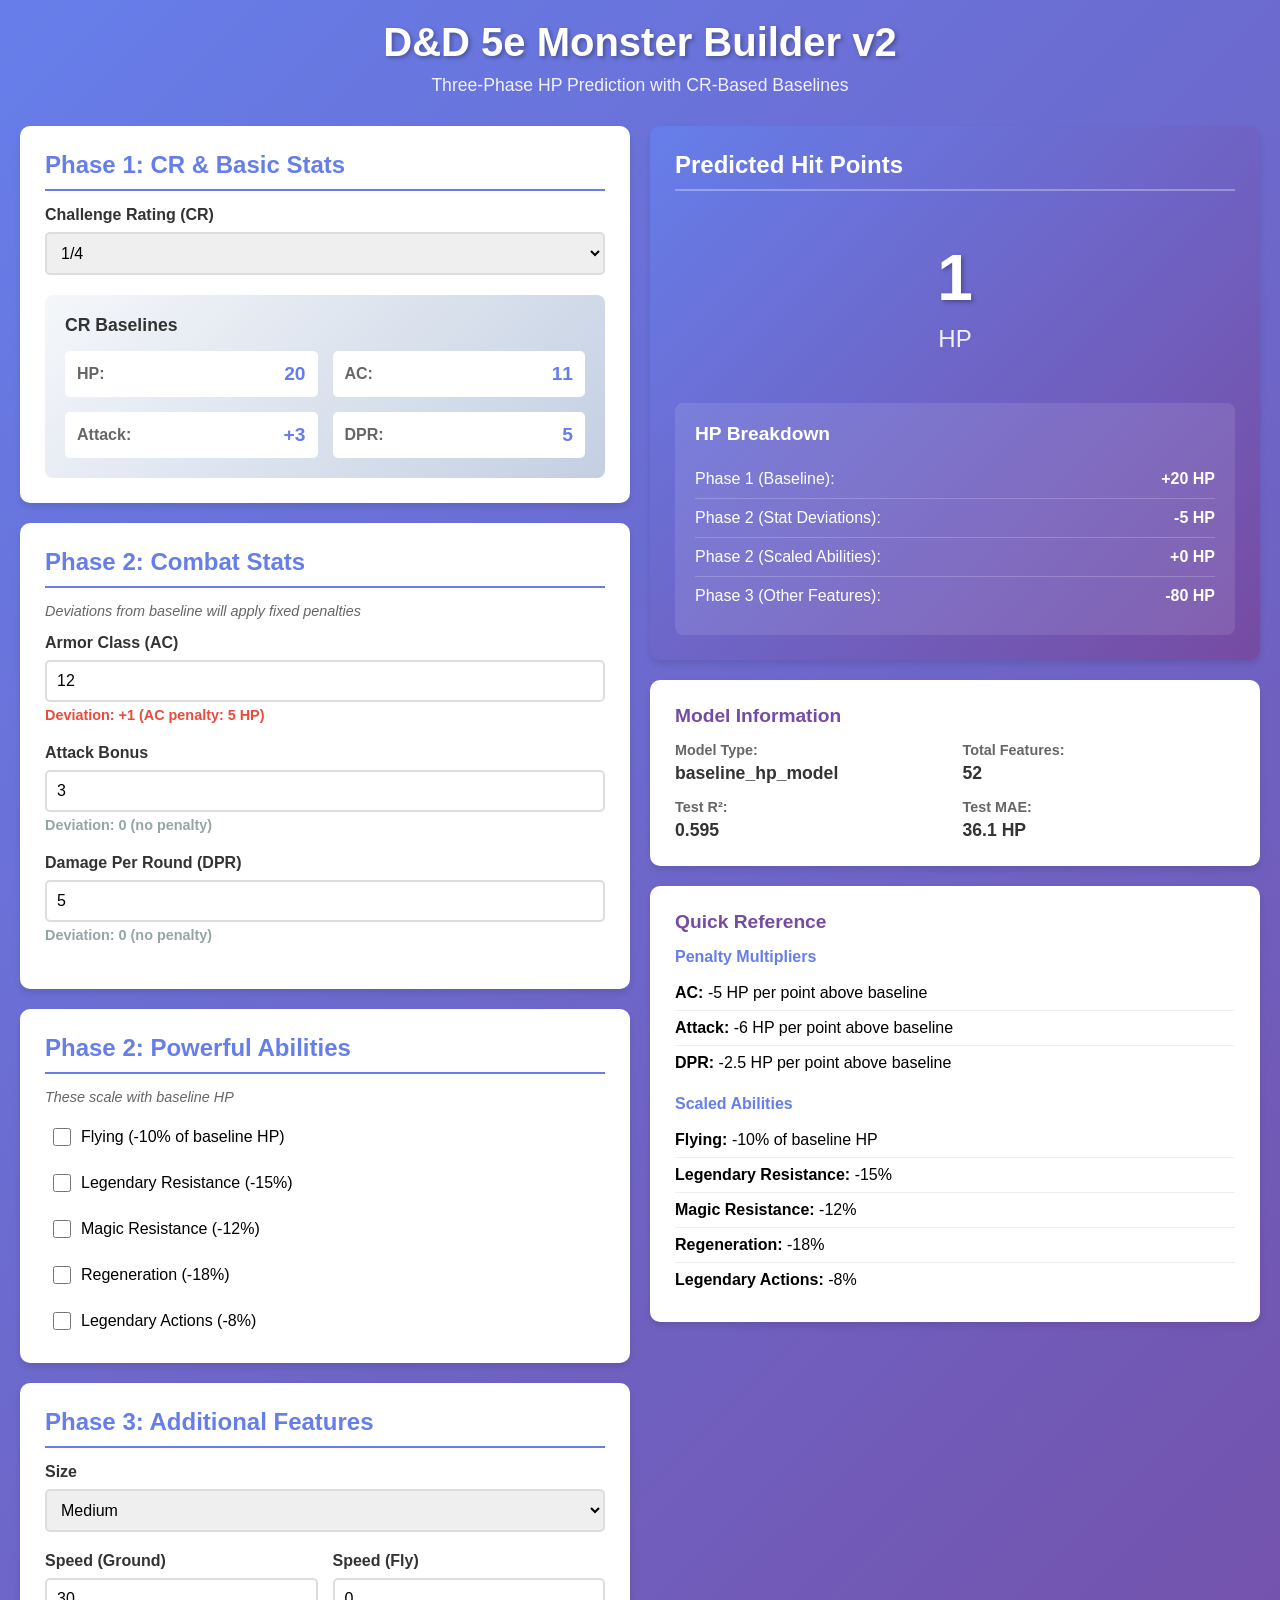
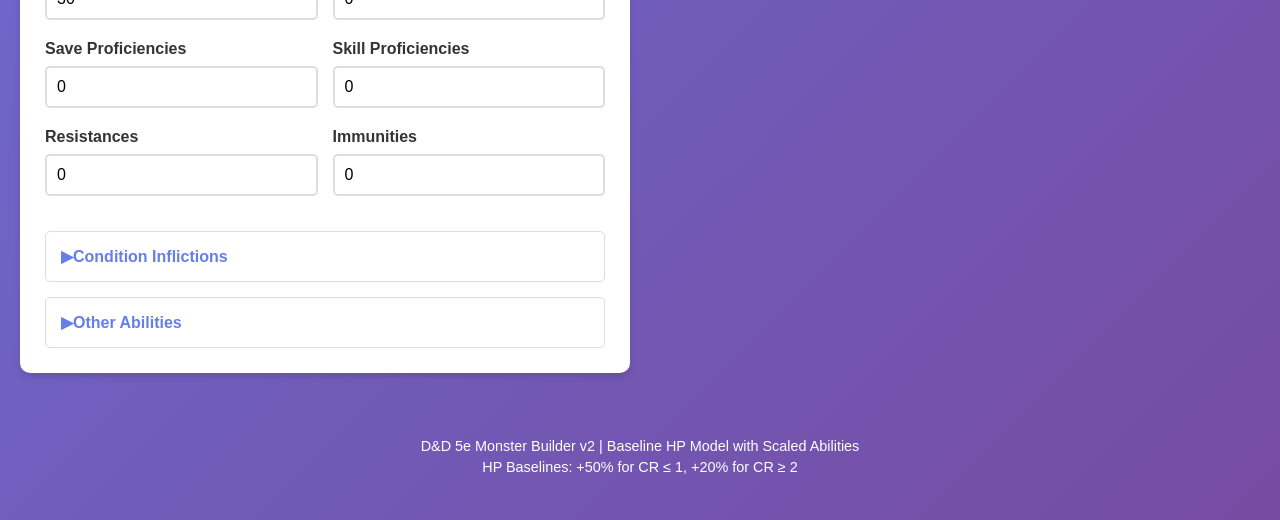
==== monster-builder-v2/index.html @ 1ec1efb8 "new baseline hp model" ====
<!DOCTYPE html>
<html lang="en">
<head>
    <meta charset="UTF-8">
    <meta name="viewport" content="width=device-width, initial-scale=1.0">
    <title>D&D 5e Monster Builder v2</title>
    <link rel="stylesheet" href="styles.css">
</head>
<body>
    <div class="container">
        <header>
            <h1>D&D 5e Monster Builder v2</h1>
            <p class="subtitle">Three-Phase HP Prediction with CR-Based Baselines</p>
        </header>

        <div id="loadingIndicator" style="display: block; text-align: center; padding: 40px; background: linear-gradient(135deg, #667eea 0%, #764ba2 100%); border-radius: 10px; margin-bottom: 20px;">
            <div style="font-size: 20px; color: white; font-weight: bold;">⚙️ Loading Model...</div>
            <div style="font-size: 14px; color: rgba(255,255,255,0.8); margin-top: 10px;">Please wait while the HP prediction model loads</div>
        </div>

        <div class="content-grid">
            <!-- Left Column: Inputs -->
            <div class="input-section">
                <div class="card">
                    <h2>Phase 1: CR & Basic Stats</h2>

                    <div class="form-group">
                        <label for="cr">Challenge Rating (CR)</label>
                        <select id="cr">
                            <option value="0">0</option>
                            <option value="0.125">1/8</option>
                            <option value="0.25" selected>1/4</option>
                            <option value="0.5">1/2</option>
                            <option value="1">1</option>
                            <option value="2">2</option>
                            <option value="3">3</option>
                            <option value="4">4</option>
                            <option value="5">5</option>
                            <option value="6">6</option>
                            <option value="7">7</option>
                            <option value="8">8</option>
                            <option value="9">9</option>
                            <option value="10">10</option>
                            <option value="11">11</option>
                            <option value="12">12</option>
                            <option value="13">13</option>
                            <option value="14">14</option>
                            <option value="15">15</option>
                            <option value="16">16</option>
                            <option value="17">17</option>
                            <option value="18">18</option>
                            <option value="19">19</option>
                            <option value="20">20</option>
                            <option value="21">21</option>
                            <option value="22">22</option>
                            <option value="23">23</option>
                            <option value="24">24</option>
                            <option value="25">25</option>
                            <option value="26">26</option>
                            <option value="27">27</option>
                            <option value="28">28</option>
                            <option value="29">29</option>
                            <option value="30">30</option>
                        </select>
                    </div>

                    <div class="baseline-display" id="baselineDisplay">
                        <h3>CR Baselines</h3>
                        <div class="baseline-grid">
                            <div class="baseline-item">
                                <span class="baseline-label">HP:</span>
                                <span id="baselineHP">-</span>
                            </div>
                            <div class="baseline-item">
                                <span class="baseline-label">AC:</span>
                                <span id="baselineAC">-</span>
                            </div>
                            <div class="baseline-item">
                                <span class="baseline-label">Attack:</span>
                                <span id="baselineAttack">-</span>
                            </div>
                            <div class="baseline-item">
                                <span class="baseline-label">DPR:</span>
                                <span id="baselineDPR">-</span>
                            </div>
                        </div>
                    </div>
                </div>

                <div class="card">
                    <h2>Phase 2: Combat Stats</h2>
                    <p class="section-note">Deviations from baseline will apply fixed penalties</p>

                    <div class="form-group">
                        <label for="ac">Armor Class (AC)</label>
                        <input type="number" id="ac" value="12" min="1" max="30">
                        <span class="deviation" id="acDeviation"></span>
                    </div>

                    <div class="form-group">
                        <label for="attack">Attack Bonus</label>
                        <input type="number" id="attack" value="3" min="0" max="20">
                        <span class="deviation" id="attackDeviation"></span>
                    </div>

                    <div class="form-group">
                        <label for="dpr">Damage Per Round (DPR)</label>
                        <input type="number" id="dpr" value="5" min="0" max="200" step="0.5">
                        <span class="deviation" id="dprDeviation"></span>
                    </div>
                </div>

                <div class="card">
                    <h2>Phase 2: Powerful Abilities</h2>
                    <p class="section-note">These scale with baseline HP</p>

                    <div class="checkbox-group">
                        <label class="checkbox-label">
                            <input type="checkbox" id="hasFlying">
                            <span>Flying (-10% of baseline HP)</span>
                        </label>
                        <label class="checkbox-label">
                            <input type="checkbox" id="hasLegendaryResistance">
                            <span>Legendary Resistance (-15%)</span>
                        </label>
                        <label class="checkbox-label">
                            <input type="checkbox" id="hasMagicResistance">
                            <span>Magic Resistance (-12%)</span>
                        </label>
                        <label class="checkbox-label">
                            <input type="checkbox" id="hasRegeneration">
                            <span>Regeneration (-18%)</span>
                        </label>
                        <label class="checkbox-label">
                            <input type="checkbox" id="hasLegendaryActions">
                            <span>Legendary Actions (-8%)</span>
                        </label>
                    </div>
                </div>

                <div class="card">
                    <h2>Phase 3: Additional Features</h2>

                    <div class="form-group">
                        <label for="size">Size</label>
                        <select id="size">
                            <option value="0">Tiny</option>
                            <option value="1">Small</option>
                            <option value="2" selected>Medium</option>
                            <option value="3">Large</option>
                            <option value="4">Huge</option>
                            <option value="5">Gargantuan</option>
                        </select>
                    </div>

                    <div class="form-row">
                        <div class="form-group">
                            <label for="speedGround">Speed (Ground)</label>
                            <input type="number" id="speedGround" value="30" min="0" max="120" step="5">
                        </div>
                        <div class="form-group">
                            <label for="speedFly">Speed (Fly)</label>
                            <input type="number" id="speedFly" value="0" min="0" max="120" step="5">
                        </div>
                    </div>

                    <div class="form-row">
                        <div class="form-group">
                            <label for="saveProficiencies">Save Proficiencies</label>
                            <input type="number" id="saveProficiencies" value="0" min="0" max="6">
                        </div>
                        <div class="form-group">
                            <label for="skillProficiencies">Skill Proficiencies</label>
                            <input type="number" id="skillProficiencies" value="0" min="0" max="18">
                        </div>
                    </div>

                    <div class="form-row">
                        <div class="form-group">
                            <label for="resistances">Resistances</label>
                            <input type="number" id="resistances" value="0" min="0" max="13">
                        </div>
                        <div class="form-group">
                            <label for="immunities">Immunities</label>
                            <input type="number" id="immunities" value="0" min="0" max="13">
                        </div>
                    </div>

                    <details class="expandable-section">
                        <summary>Condition Inflictions</summary>
                        <div class="checkbox-grid">
                            <label class="checkbox-label"><input type="checkbox" id="inflictsPoisoned"> Poisoned</label>
                            <label class="checkbox-label"><input type="checkbox" id="inflictsBlinded"> Blinded</label>
                            <label class="checkbox-label"><input type="checkbox" id="inflictsCharmed"> Charmed</label>
                            <label class="checkbox-label"><input type="checkbox" id="inflictsDeafened"> Deafened</label>
                            <label class="checkbox-label"><input type="checkbox" id="inflictsFrightened"> Frightened</label>
                            <label class="checkbox-label"><input type="checkbox" id="inflictsIncapacitated"> Incapacitated</label>
                            <label class="checkbox-label"><input type="checkbox" id="inflictsParalyzed"> Paralyzed</label>
                            <label class="checkbox-label"><input type="checkbox" id="inflictsPetrified"> Petrified</label>
                            <label class="checkbox-label"><input type="checkbox" id="inflictsProne"> Prone</label>
                            <label class="checkbox-label"><input type="checkbox" id="inflictsRestrained"> Restrained</label>
                            <label class="checkbox-label"><input type="checkbox" id="inflictsStunned"> Stunned</label>
                        </div>
                    </details>

                    <details class="expandable-section">
                        <summary>Other Abilities</summary>
                        <div class="checkbox-group">
                            <label class="checkbox-label"><input type="checkbox" id="hasMultiattack"> Multiattack</label>
                            <label class="checkbox-label"><input type="checkbox" id="hasGrapple"> Grapple</label>
                            <label class="checkbox-label"><input type="checkbox" id="hasSpellcasting"> Spellcasting</label>
                            <label class="checkbox-label"><input type="checkbox" id="hasDarkvision"> Darkvision</label>
                            <label class="checkbox-label"><input type="checkbox" id="hasBlindsight"> Blindsight</label>
                            <label class="checkbox-label"><input type="checkbox" id="hasTruesight"> Truesight</label>
                        </div>
                    </details>
                </div>
            </div>

            <!-- Right Column: Results -->
            <div class="results-section">
                <div class="card hp-result">
                    <h2>Predicted Hit Points</h2>
                    <div class="hp-display" id="hpDisplay">
                        <div class="hp-value" id="hpValue">--</div>
                        <div class="hp-label">HP</div>
                    </div>

                    <div class="breakdown">
                        <h3>HP Breakdown</h3>
                        <div class="breakdown-item">
                            <span>Phase 1 (Baseline):</span>
                            <span id="phase1Value">--</span>
                        </div>
                        <div class="breakdown-item">
                            <span>Phase 2 (Stat Deviations):</span>
                            <span id="phase2StatValue">--</span>
                        </div>
                        <div class="breakdown-item">
                            <span>Phase 2 (Scaled Abilities):</span>
                            <span id="phase2AbilityValue">--</span>
                        </div>
                        <div class="breakdown-item">
                            <span>Phase 3 (Other Features):</span>
                            <span id="phase3Value">--</span>
                        </div>
                    </div>
                </div>

                <div class="card">
                    <h3>Model Information</h3>
                    <div class="info-grid">
                        <div class="info-item">
                            <span class="info-label">Model Type:</span>
                            <span id="modelType">--</span>
                        </div>
                        <div class="info-item">
                            <span class="info-label">Total Features:</span>
                            <span id="featureCount">--</span>
                        </div>
                        <div class="info-item">
                            <span class="info-label">Test R²:</span>
                            <span>0.595</span>
                        </div>
                        <div class="info-item">
                            <span class="info-label">Test MAE:</span>
                            <span>36.1 HP</span>
                        </div>
                    </div>
                </div>

                <div class="card">
                    <h3>Quick Reference</h3>
                    <div class="reference-section">
                        <h4>Penalty Multipliers</h4>
                        <ul class="reference-list">
                            <li><strong>AC:</strong> -5 HP per point above baseline</li>
                            <li><strong>Attack:</strong> -6 HP per point above baseline</li>
                            <li><strong>DPR:</strong> -2.5 HP per point above baseline</li>
                        </ul>

                        <h4>Scaled Abilities</h4>
                        <ul class="reference-list">
                            <li><strong>Flying:</strong> -10% of baseline HP</li>
                            <li><strong>Legendary Resistance:</strong> -15%</li>
                            <li><strong>Magic Resistance:</strong> -12%</li>
                            <li><strong>Regeneration:</strong> -18%</li>
                            <li><strong>Legendary Actions:</strong> -8%</li>
                        </ul>
                    </div>
                </div>
            </div>
        </div>

        <footer>
            <p>D&D 5e Monster Builder v2 | Baseline HP Model with Scaled Abilities</p>
            <p>HP Baselines: +50% for CR ≤ 1, +20% for CR ≥ 2</p>
        </footer>
    </div>

    <script src="app.js"></script>
</body>
</html>
---- monster-builder-v2/styles.css ----
* {
    margin: 0;
    padding: 0;
    box-sizing: border-box;
}

body {
    font-family: 'Segoe UI', Tahoma, Geneva, Verdana, sans-serif;
    background: linear-gradient(135deg, #667eea 0%, #764ba2 100%);
    min-height: 100vh;
    padding: 20px;
}

.container {
    max-width: 1400px;
    margin: 0 auto;
}

header {
    text-align: center;
    color: white;
    margin-bottom: 30px;
}

header h1 {
    font-size: 2.5rem;
    margin-bottom: 10px;
    text-shadow: 2px 2px 4px rgba(0,0,0,0.3);
}

.subtitle {
    font-size: 1.1rem;
    opacity: 0.9;
}

.content-grid {
    display: grid;
    grid-template-columns: 1fr 1fr;
    gap: 20px;
    margin-bottom: 20px;
}

@media (max-width: 1024px) {
    .content-grid {
        grid-template-columns: 1fr;
    }
}

.card {
    background: white;
    border-radius: 10px;
    padding: 25px;
    box-shadow: 0 4px 6px rgba(0, 0, 0, 0.1);
    margin-bottom: 20px;
}

.card h2 {
    color: #667eea;
    margin-bottom: 15px;
    font-size: 1.5rem;
    border-bottom: 2px solid #667eea;
    padding-bottom: 10px;
}

.card h3 {
    color: #764ba2;
    margin-bottom: 15px;
    font-size: 1.2rem;
}

.section-note {
    font-size: 0.9rem;
    color: #666;
    font-style: italic;
    margin-bottom: 15px;
}

.form-group {
    margin-bottom: 20px;
}

.form-group label {
    display: block;
    margin-bottom: 8px;
    color: #333;
    font-weight: 600;
}

.form-group input,
.form-group select {
    width: 100%;
    padding: 10px;
    border: 2px solid #ddd;
    border-radius: 5px;
    font-size: 1rem;
    transition: border-color 0.3s;
}

.form-group input:focus,
.form-group select:focus {
    outline: none;
    border-color: #667eea;
}

.form-row {
    display: grid;
    grid-template-columns: 1fr 1fr;
    gap: 15px;
}

.baseline-display {
    background: linear-gradient(135deg, #f5f7fa 0%, #c3cfe2 100%);
    padding: 20px;
    border-radius: 8px;
    margin-top: 20px;
}

.baseline-display h3 {
    color: #333;
    margin-bottom: 15px;
    font-size: 1.1rem;
}

.baseline-grid {
    display: grid;
    grid-template-columns: repeat(2, 1fr);
    gap: 15px;
}

.baseline-item {
    background: white;
    padding: 12px;
    border-radius: 5px;
    display: flex;
    justify-content: space-between;
    align-items: center;
}

.baseline-label {
    font-weight: 600;
    color: #666;
}

.baseline-item span:last-child {
    font-size: 1.2rem;
    font-weight: bold;
    color: #667eea;
}

.deviation {
    display: inline-block;
    margin-top: 5px;
    font-size: 0.9rem;
    font-weight: 600;
}

.deviation.positive {
    color: #e74c3c;
}

.deviation.negative {
    color: #27ae60;
}

.deviation.neutral {
    color: #95a5a6;
}

.checkbox-group {
    display: flex;
    flex-direction: column;
    gap: 12px;
}

.checkbox-grid {
    display: grid;
    grid-template-columns: repeat(2, 1fr);
    gap: 12px;
}

.checkbox-label {
    display: flex;
    align-items: center;
    gap: 10px;
    cursor: pointer;
    padding: 8px;
    border-radius: 5px;
    transition: background-color 0.2s;
}

.checkbox-label:hover {
    background-color: #f5f7fa;
}

.checkbox-label input[type="checkbox"] {
    width: 18px;
    height: 18px;
    cursor: pointer;
}

.expandable-section {
    margin-top: 15px;
    border: 1px solid #ddd;
    border-radius: 5px;
    padding: 15px;
}

.expandable-section summary {
    cursor: pointer;
    font-weight: 600;
    color: #667eea;
    list-style: none;
    user-select: none;
}

.expandable-section summary::-webkit-details-marker {
    display: none;
}

.expandable-section summary::before {
    content: "▶ ";
    display: inline-block;
    transition: transform 0.3s;
}

.expandable-section[open] summary::before {
    transform: rotate(90deg);
}

.expandable-section > *:not(summary) {
    margin-top: 15px;
}

.hp-result {
    background: linear-gradient(135deg, #667eea 0%, #764ba2 100%);
    color: white;
}

.hp-result h2 {
    color: white;
    border-bottom-color: rgba(255,255,255,0.3);
}

.hp-display {
    text-align: center;
    padding: 30px;
    margin: 20px 0;
}

.hp-value {
    font-size: 4rem;
    font-weight: bold;
    text-shadow: 2px 2px 4px rgba(0,0,0,0.3);
}

.hp-label {
    font-size: 1.5rem;
    opacity: 0.9;
    margin-top: 10px;
}

.breakdown {
    background: rgba(255,255,255,0.1);
    padding: 20px;
    border-radius: 8px;
    margin-top: 20px;
}

.breakdown h3 {
    color: white;
    margin-bottom: 15px;
}

.breakdown-item {
    display: flex;
    justify-content: space-between;
    padding: 10px 0;
    border-bottom: 1px solid rgba(255,255,255,0.2);
}

.breakdown-item:last-child {
    border-bottom: none;
}

.breakdown-item span:last-child {
    font-weight: bold;
}

.info-grid {
    display: grid;
    grid-template-columns: repeat(2, 1fr);
    gap: 15px;
}

.info-item {
    display: flex;
    flex-direction: column;
    gap: 5px;
}

.info-label {
    font-size: 0.9rem;
    color: #666;
    font-weight: 600;
}

.info-item span:last-child {
    font-size: 1.1rem;
    color: #333;
    font-weight: bold;
}

.reference-section h4 {
    color: #667eea;
    margin-top: 15px;
    margin-bottom: 10px;
}

.reference-list {
    list-style: none;
    padding-left: 0;
}

.reference-list li {
    padding: 8px 0;
    border-bottom: 1px solid #eee;
}

.reference-list li:last-child {
    border-bottom: none;
}

footer {
    text-align: center;
    color: white;
    padding: 20px;
    font-size: 0.9rem;
}

footer p {
    margin: 5px 0;
}

/* Loading indicator */
#loadingIndicator {
    animation: pulse 2s ease-in-out infinite;
}

@keyframes pulse {
    0%, 100% { opacity: 1; }
    50% { opacity: 0.8; }
}

/* Utility classes */
.text-success {
    color: #27ae60;
}

.text-danger {
    color: #e74c3c;
}

.text-warning {
    color: #f39c12;
}

.text-muted {
    color: #95a5a6;
}
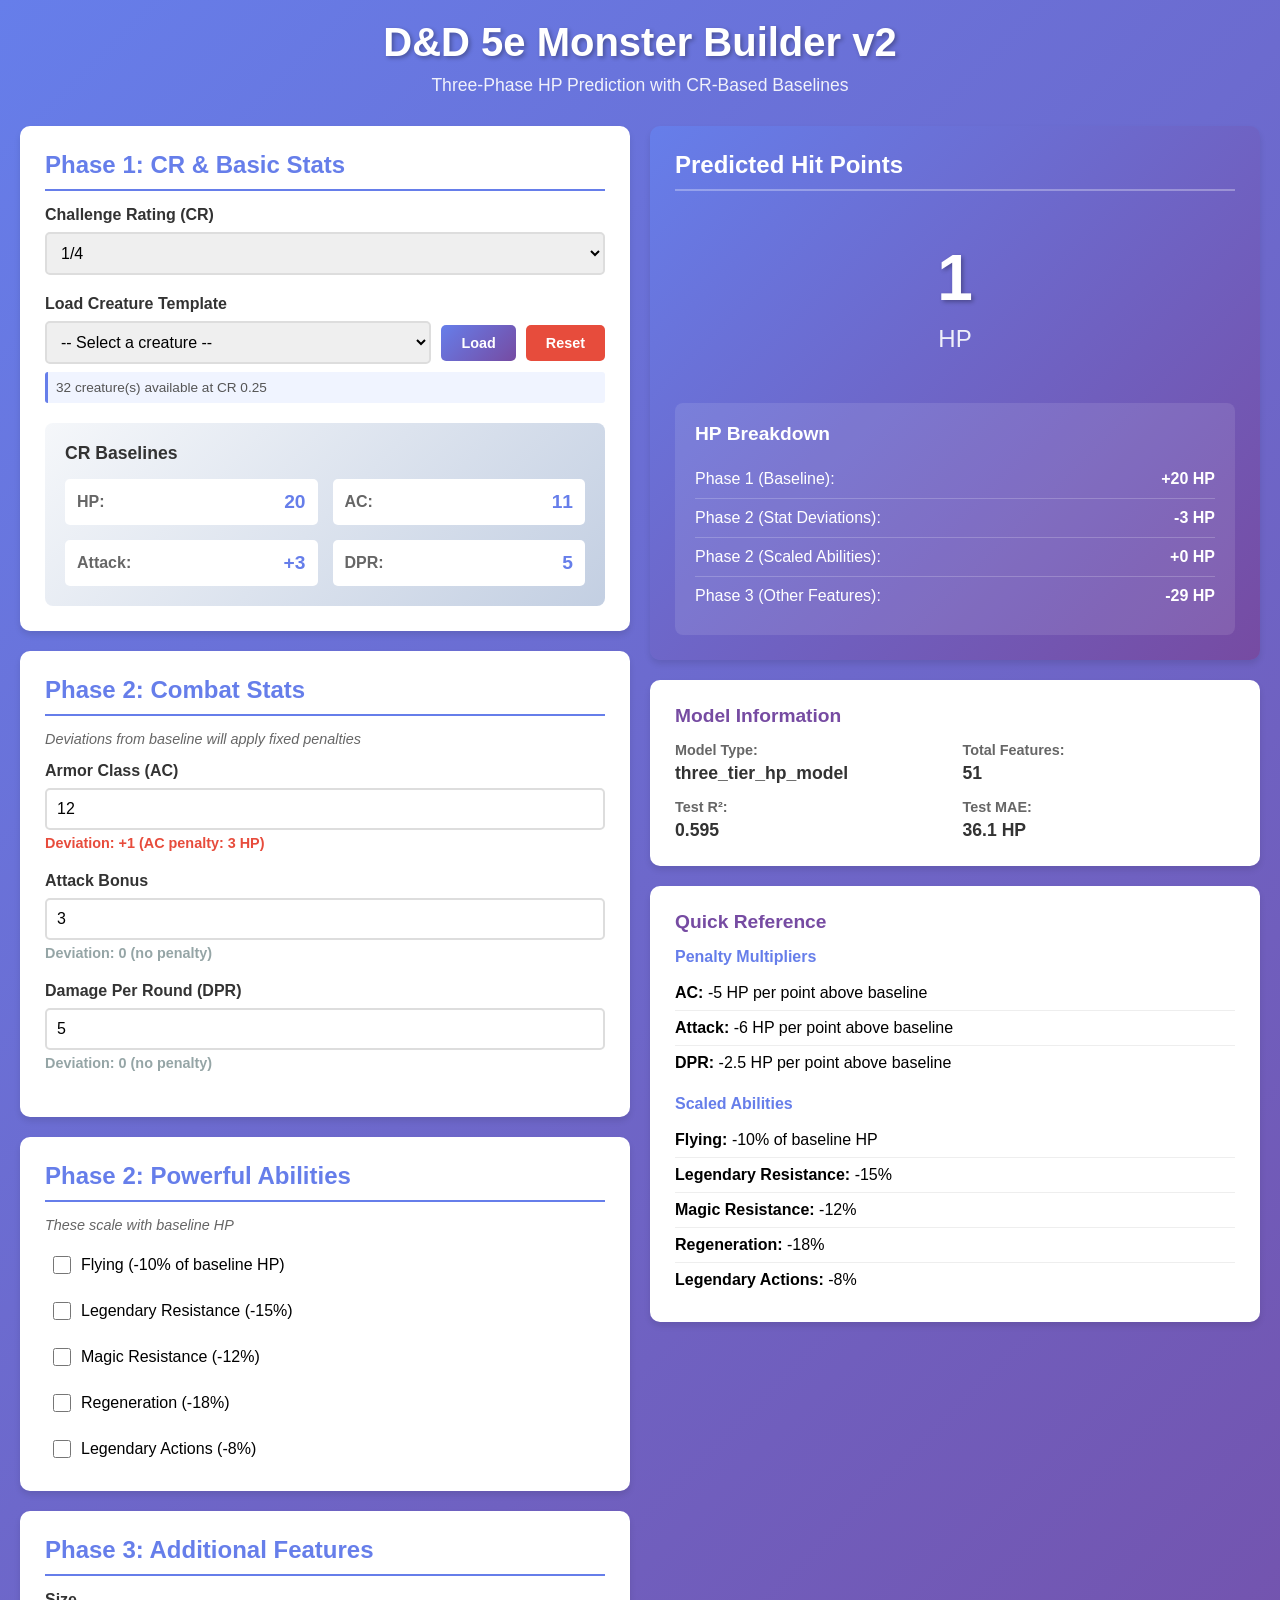
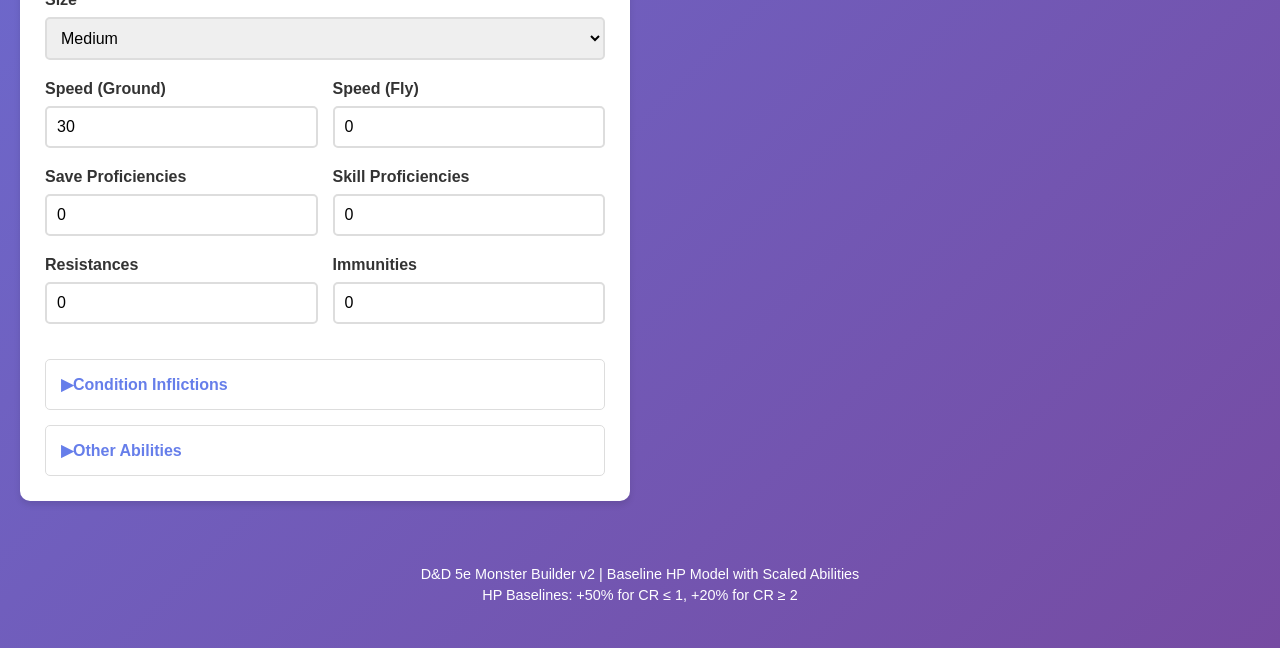
==== commit f31c1fd9: "prepopulate creatures" ====
--- a/monster-builder-v2/index.html
+++ b/monster-builder-v2/index.html
@@ -64,6 +64,18 @@
                         </select>
                     </div>
 
+                    <div class="form-group">
+                        <label for="creatureSelect">Load Creature Template</label>
+                        <div class="creature-selector-row">
+                            <select id="creatureSelect">
+                                <option value="">-- Select a creature --</option>
+                            </select>
+                            <button id="loadCreatureBtn" class="load-btn">Load</button>
+                            <button id="resetBtn" class="reset-btn">Reset</button>
+                        </div>
+                        <div id="creatureInfo" class="creature-info"></div>
+                    </div>
+
                     <div class="baseline-display" id="baselineDisplay">
                         <h3>CR Baselines</h3>
                         <div class="baseline-grid">
--- a/monster-builder-v2/styles.css
+++ b/monster-builder-v2/styles.css
@@ -367,3 +367,70 @@
 .text-muted {
     color: #95a5a6;
 }
+
+/* Creature selector styles */
+.creature-selector-row {
+    display: grid;
+    grid-template-columns: 1fr auto auto;
+    gap: 10px;
+    align-items: center;
+}
+
+.creature-selector-row select {
+    width: 100%;
+}
+
+.load-btn, .reset-btn {
+    padding: 10px 20px;
+    border: none;
+    border-radius: 5px;
+    font-size: 0.9rem;
+    font-weight: 600;
+    cursor: pointer;
+    transition: all 0.3s;
+    white-space: nowrap;
+}
+
+.load-btn {
+    background: linear-gradient(135deg, #667eea 0%, #764ba2 100%);
+    color: white;
+}
+
+.load-btn:hover {
+    transform: translateY(-2px);
+    box-shadow: 0 4px 8px rgba(102, 126, 234, 0.4);
+}
+
+.load-btn:active {
+    transform: translateY(0);
+}
+
+.reset-btn {
+    background: #e74c3c;
+    color: white;
+}
+
+.reset-btn:hover {
+    background: #c0392b;
+    transform: translateY(-2px);
+    box-shadow: 0 4px 8px rgba(231, 76, 60, 0.4);
+}
+
+.reset-btn:active {
+    transform: translateY(0);
+}
+
+.creature-info {
+    margin-top: 8px;
+    padding: 8px;
+    background: #f0f4ff;
+    border-left: 3px solid #667eea;
+    border-radius: 3px;
+    font-size: 0.85rem;
+    color: #555;
+    display: none;
+}
+
+.creature-info:empty {
+    display: none;
+}
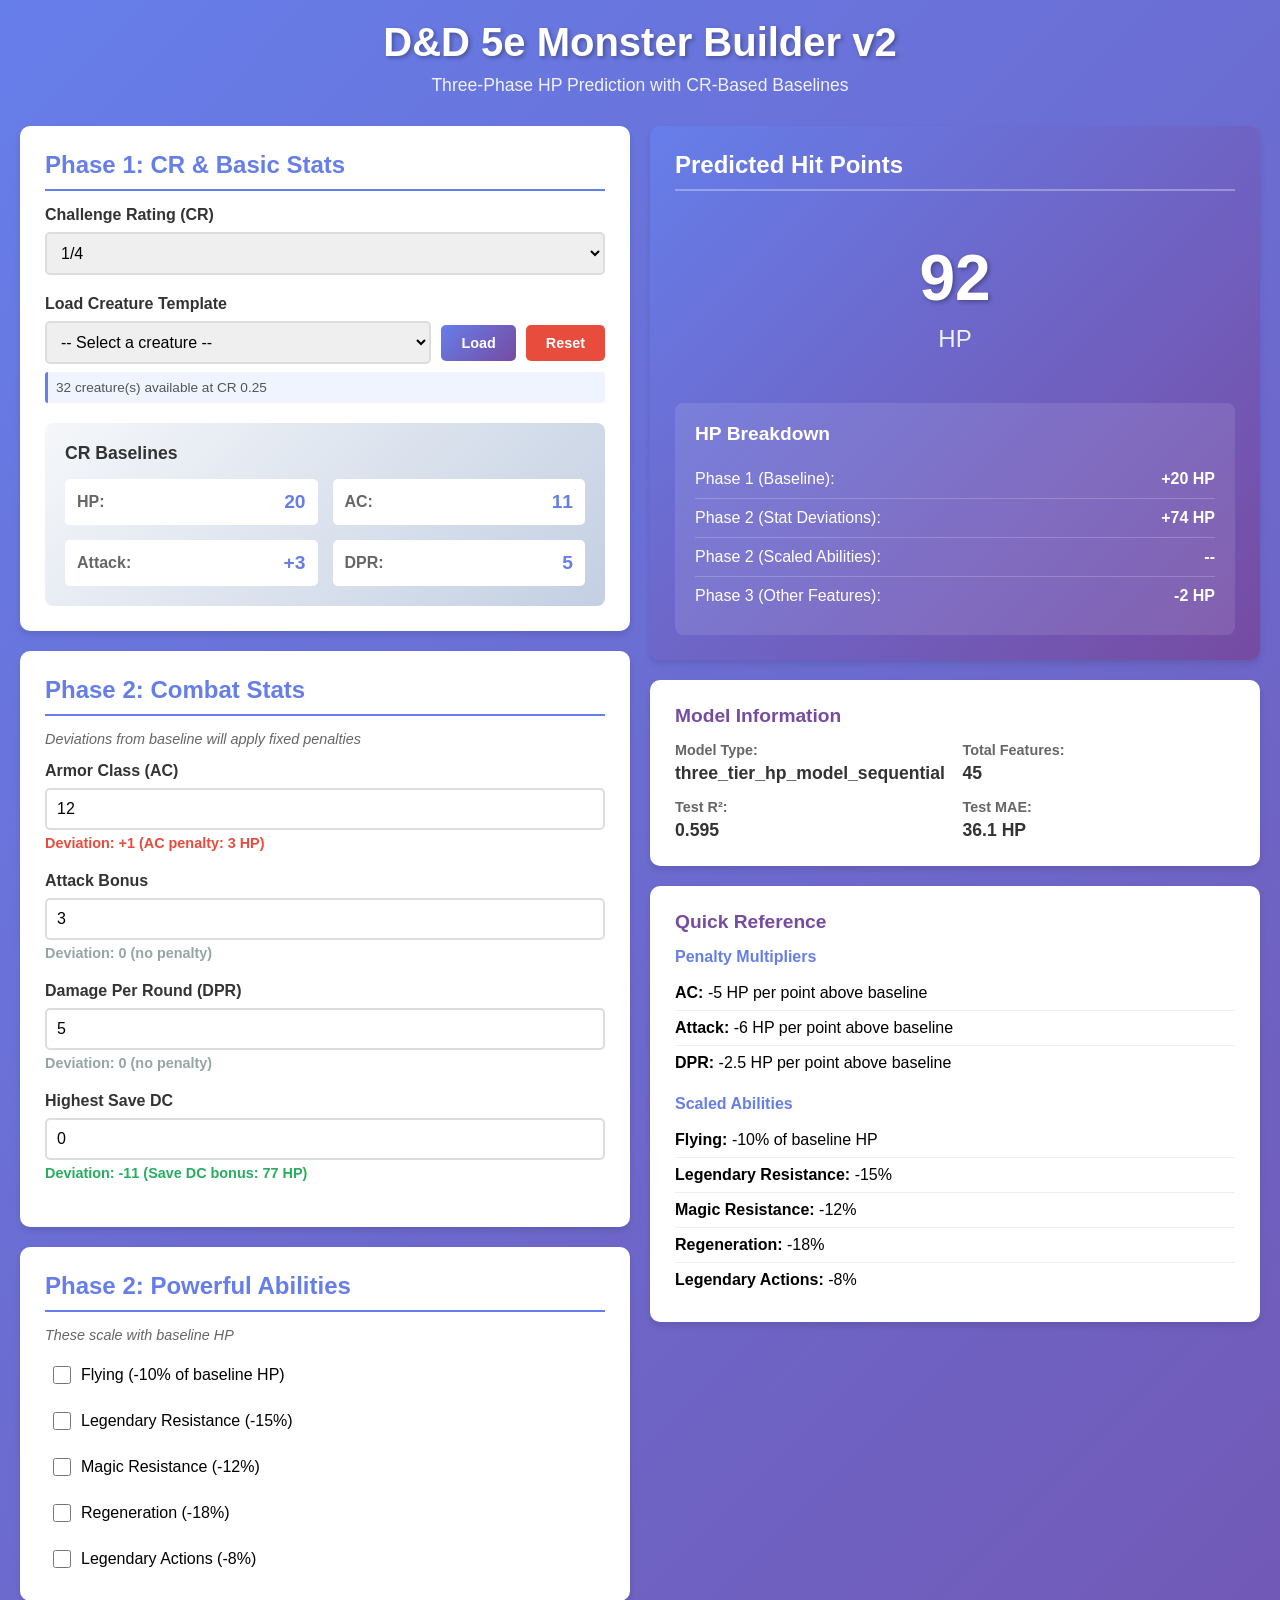
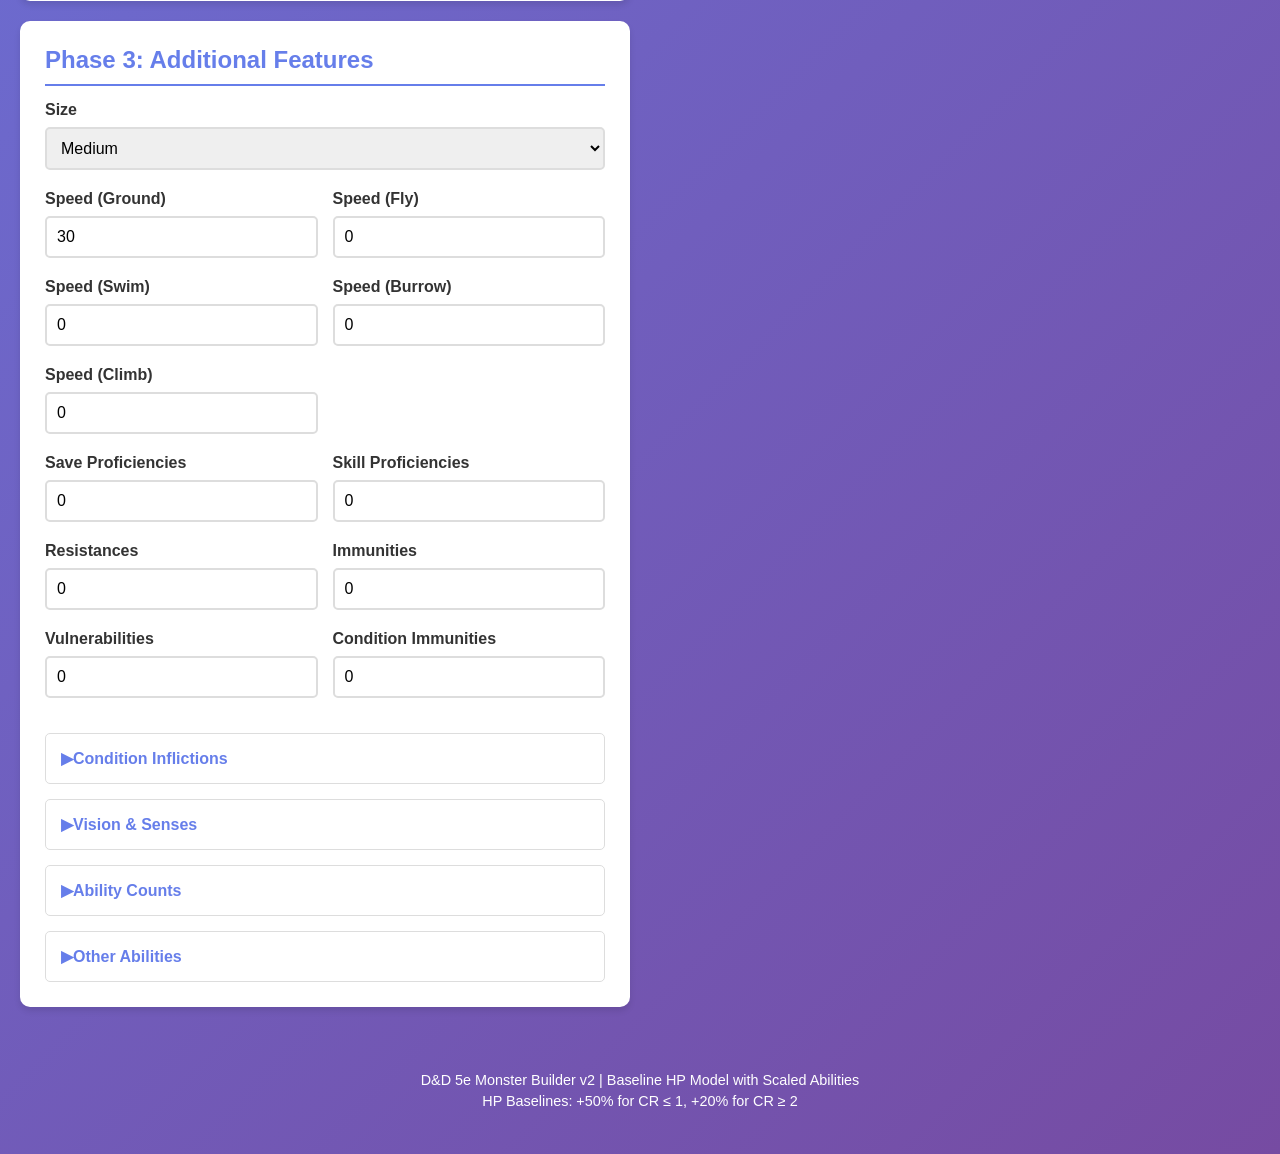
==== commit cc5e0f55: "update app for new features" ====
--- a/monster-builder-v2/index.html
+++ b/monster-builder-v2/index.html
@@ -120,6 +120,12 @@
                         <input type="number" id="dpr" value="5" min="0" max="200" step="0.5">
                         <span class="deviation" id="dprDeviation"></span>
                     </div>
+
+                    <div class="form-group">
+                        <label for="saveDC">Highest Save DC</label>
+                        <input type="number" id="saveDC" value="0" min="0" max="30">
+                        <span class="deviation" id="saveDcDeviation"></span>
+                    </div>
                 </div>
 
                 <div class="card">
@@ -178,6 +184,26 @@
 
                     <div class="form-row">
                         <div class="form-group">
+                            <label for="speedSwim">Speed (Swim)</label>
+                            <input type="number" id="speedSwim" value="0" min="0" max="120" step="5">
+                        </div>
+                        <div class="form-group">
+                            <label for="speedBurrow">Speed (Burrow)</label>
+                            <input type="number" id="speedBurrow" value="0" min="0" max="120" step="5">
+                        </div>
+                    </div>
+
+                    <div class="form-row">
+                        <div class="form-group">
+                            <label for="speedClimb">Speed (Climb)</label>
+                            <input type="number" id="speedClimb" value="0" min="0" max="120" step="5">
+                        </div>
+                        <div class="form-group">
+                        </div>
+                    </div>
+
+                    <div class="form-row">
+                        <div class="form-group">
                             <label for="saveProficiencies">Save Proficiencies</label>
                             <input type="number" id="saveProficiencies" value="0" min="0" max="6">
                         </div>
@@ -195,6 +221,17 @@
                         <div class="form-group">
                             <label for="immunities">Immunities</label>
                             <input type="number" id="immunities" value="0" min="0" max="13">
+                        </div>
+                    </div>
+
+                    <div class="form-row">
+                        <div class="form-group">
+                            <label for="vulnerabilities">Vulnerabilities</label>
+                            <input type="number" id="vulnerabilities" value="0" min="0" max="13">
+                        </div>
+                        <div class="form-group">
+                            <label for="conditionImmunities">Condition Immunities</label>
+                            <input type="number" id="conditionImmunities" value="0" min="0" max="20">
                         </div>
                     </div>
 
@@ -216,14 +253,71 @@
                     </details>
 
                     <details class="expandable-section">
+                        <summary>Vision & Senses</summary>
+                        <div class="checkbox-group">
+                            <label class="checkbox-label"><input type="checkbox" id="hasDarkvision"> Darkvision</label>
+                            <label class="checkbox-label"><input type="checkbox" id="hasBlindsight"> Blindsight</label>
+                            <label class="checkbox-label"><input type="checkbox" id="hasTruesight"> Truesight</label>
+                            <label class="checkbox-label"><input type="checkbox" id="hasTremorsense"> Tremorsense</label>
+                        </div>
+                        <div class="form-row">
+                            <div class="form-group">
+                                <label for="darkvisionRange">Darkvision Range</label>
+                                <input type="number" id="darkvisionRange" value="0" min="0" max="240" step="10">
+                            </div>
+                            <div class="form-group">
+                                <label for="passivePerception">Passive Perception</label>
+                                <input type="number" id="passivePerception" value="10" min="1" max="30">
+                            </div>
+                        </div>
+                    </details>
+
+                    <details class="expandable-section">
+                        <summary>Ability Counts</summary>
+                        <div class="form-row">
+                            <div class="form-group">
+                                <label for="traitCount">Traits</label>
+                                <input type="number" id="traitCount" value="0" min="0" max="20">
+                            </div>
+                            <div class="form-group">
+                                <label for="reactionCount">Reactions</label>
+                                <input type="number" id="reactionCount" value="0" min="0" max="10">
+                            </div>
+                        </div>
+                        <div class="form-row">
+                            <div class="form-group">
+                                <label for="bonusActionCount">Bonus Actions</label>
+                                <input type="number" id="bonusActionCount" value="0" min="0" max="10">
+                            </div>
+                            <div class="form-group">
+                                <label for="legendaryActionCount">Legendary Actions</label>
+                                <input type="number" id="legendaryActionCount" value="0" min="0" max="10">
+                            </div>
+                        </div>
+                        <div class="form-row">
+                            <div class="form-group">
+                                <label for="legendaryActionsPerRound">Legendary Actions/Round</label>
+                                <input type="number" id="legendaryActionsPerRound" value="0" min="0" max="5">
+                            </div>
+                            <div class="form-group">
+                            </div>
+                        </div>
+                    </details>
+
+                    <details class="expandable-section">
                         <summary>Other Abilities</summary>
                         <div class="checkbox-group">
                             <label class="checkbox-label"><input type="checkbox" id="hasMultiattack"> Multiattack</label>
                             <label class="checkbox-label"><input type="checkbox" id="hasGrapple"> Grapple</label>
                             <label class="checkbox-label"><input type="checkbox" id="hasSpellcasting"> Spellcasting</label>
-                            <label class="checkbox-label"><input type="checkbox" id="hasDarkvision"> Darkvision</label>
-                            <label class="checkbox-label"><input type="checkbox" id="hasBlindsight"> Blindsight</label>
-                            <label class="checkbox-label"><input type="checkbox" id="hasTruesight"> Truesight</label>
+                        </div>
+                        <div class="form-row">
+                            <div class="form-group">
+                                <label for="spellcasterLevel">Spellcaster Level</label>
+                                <input type="number" id="spellcasterLevel" value="0" min="0" max="20">
+                            </div>
+                            <div class="form-group">
+                            </div>
                         </div>
                     </details>
                 </div>
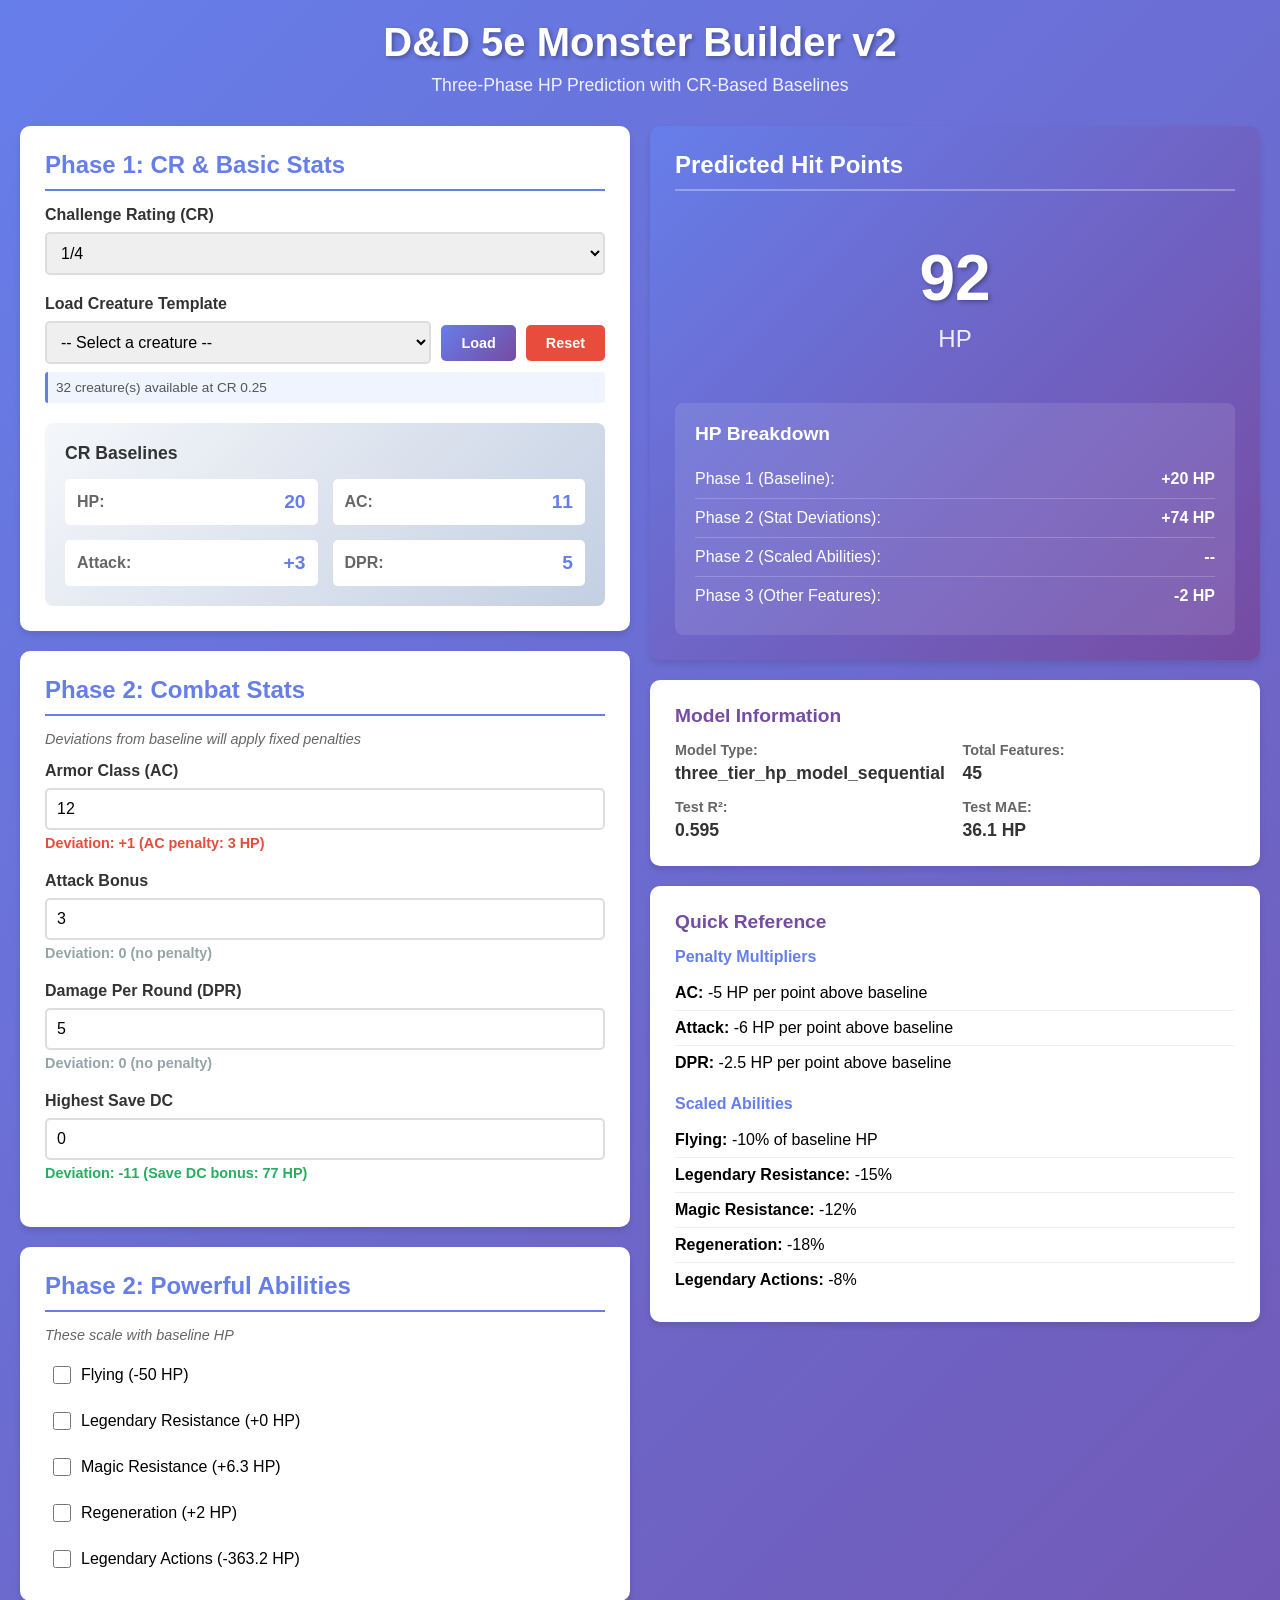
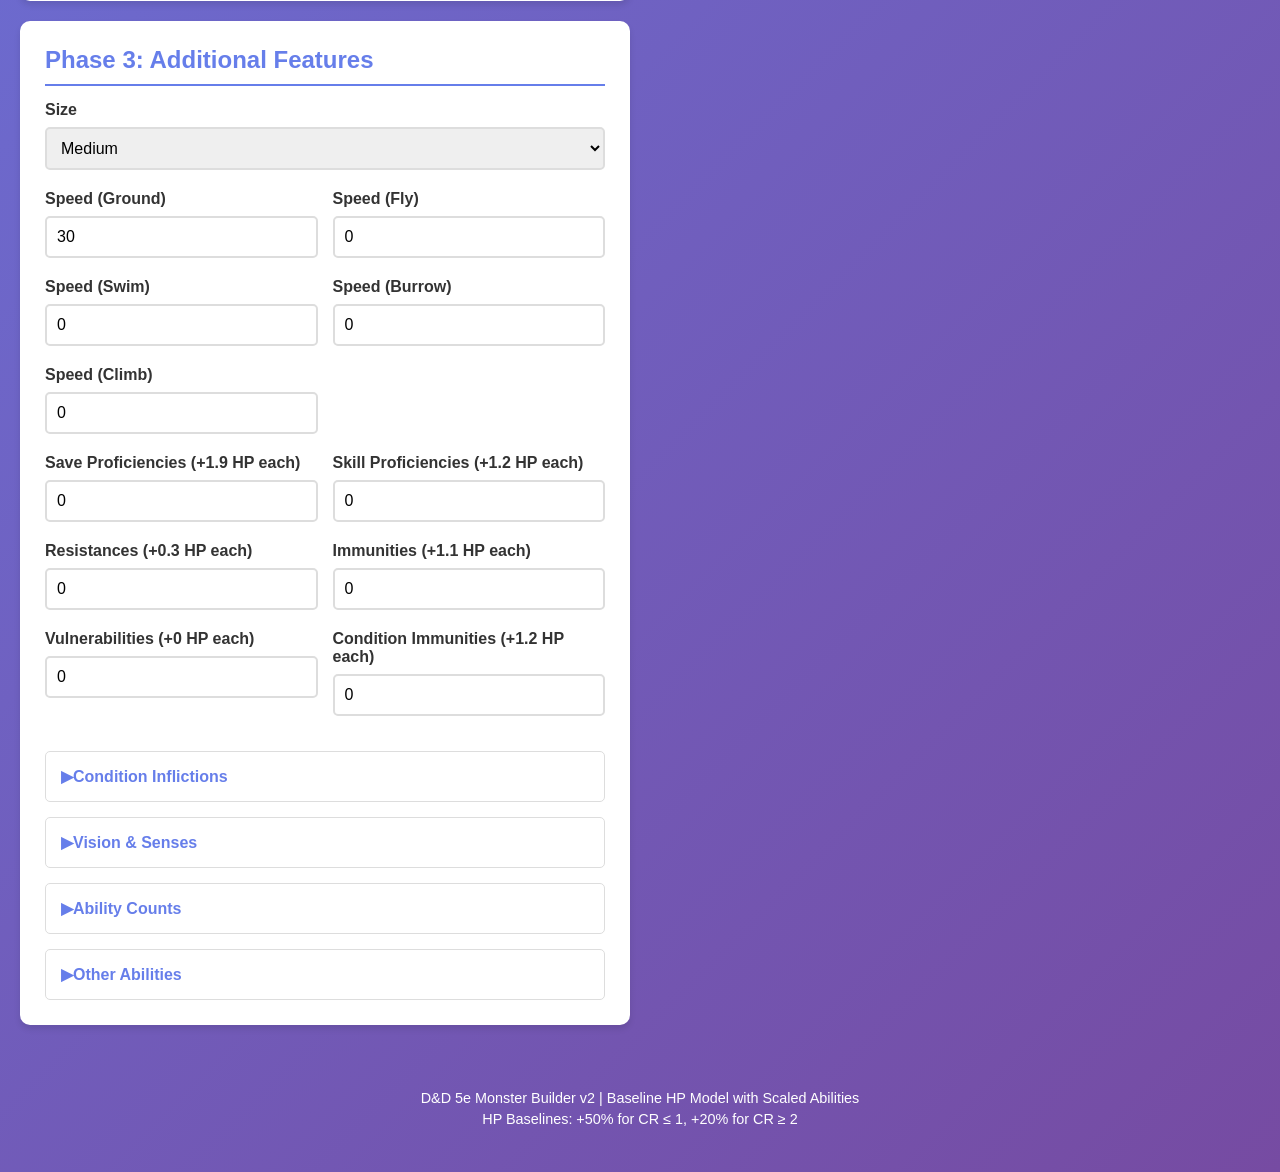
==== commit 4857259e: "add dynamic hp costs" ====
--- a/monster-builder-v2/index.html
+++ b/monster-builder-v2/index.html
@@ -135,23 +135,23 @@
                     <div class="checkbox-group">
                         <label class="checkbox-label">
                             <input type="checkbox" id="hasFlying">
-                            <span>Flying (-10% of baseline HP)</span>
+                            <span>Flying</span>
                         </label>
                         <label class="checkbox-label">
                             <input type="checkbox" id="hasLegendaryResistance">
-                            <span>Legendary Resistance (-15%)</span>
+                            <span>Legendary Resistance</span>
                         </label>
                         <label class="checkbox-label">
                             <input type="checkbox" id="hasMagicResistance">
-                            <span>Magic Resistance (-12%)</span>
+                            <span>Magic Resistance</span>
                         </label>
                         <label class="checkbox-label">
                             <input type="checkbox" id="hasRegeneration">
-                            <span>Regeneration (-18%)</span>
+                            <span>Regeneration</span>
                         </label>
                         <label class="checkbox-label">
                             <input type="checkbox" id="hasLegendaryActions">
-                            <span>Legendary Actions (-8%)</span>
+                            <span>Legendary Actions</span>
                         </label>
                     </div>
                 </div>
